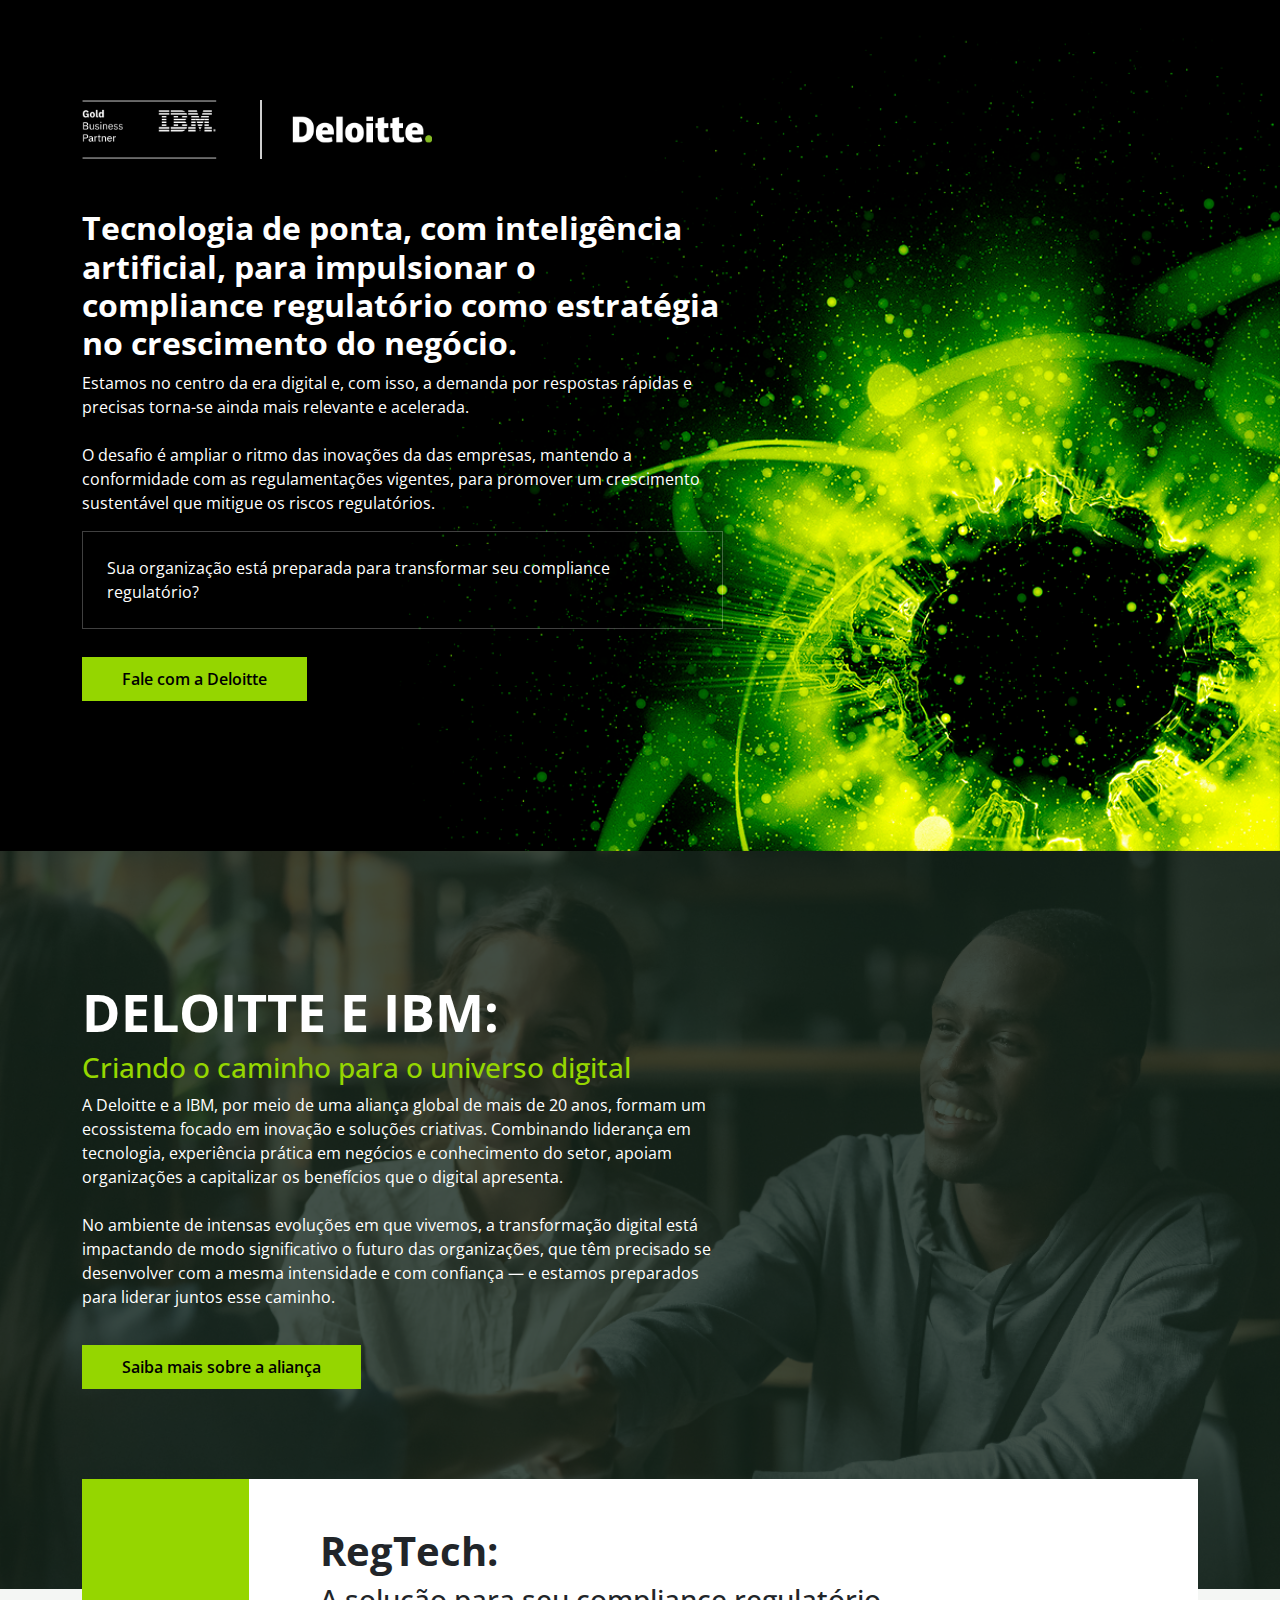
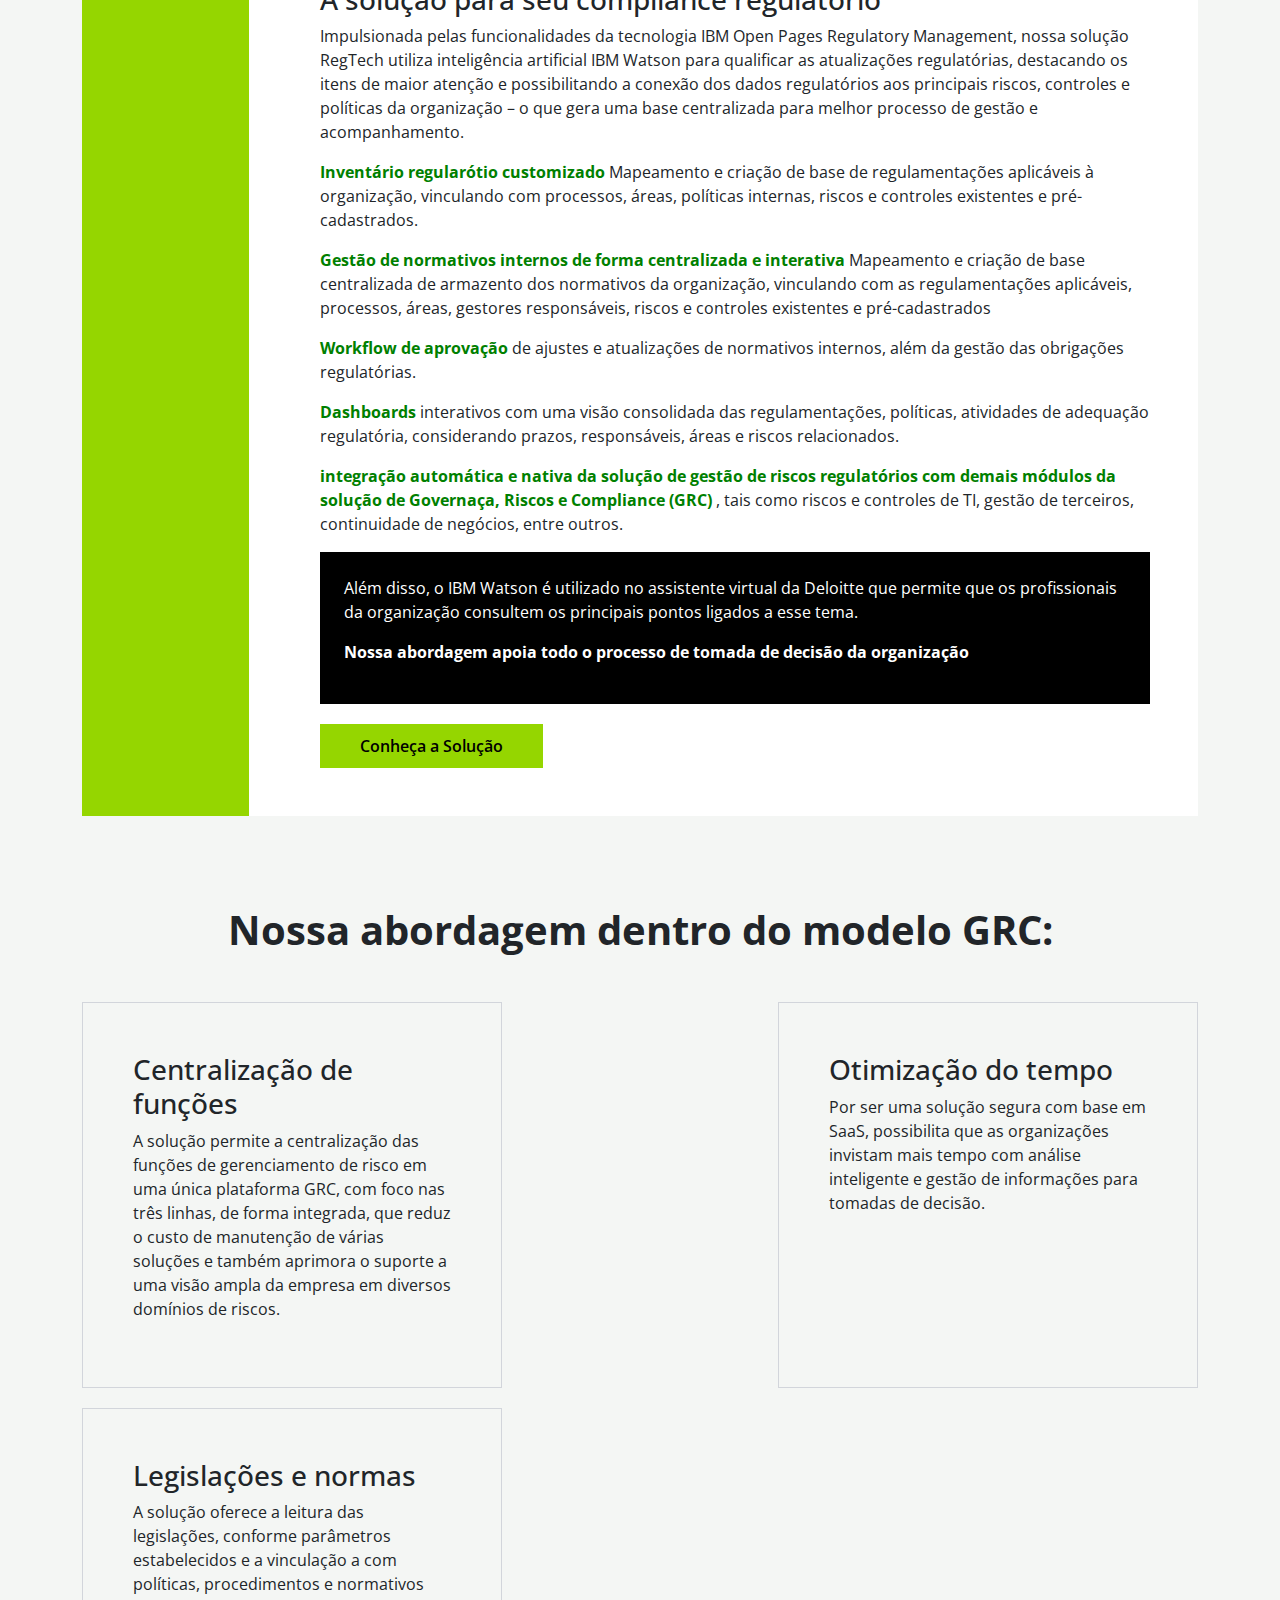
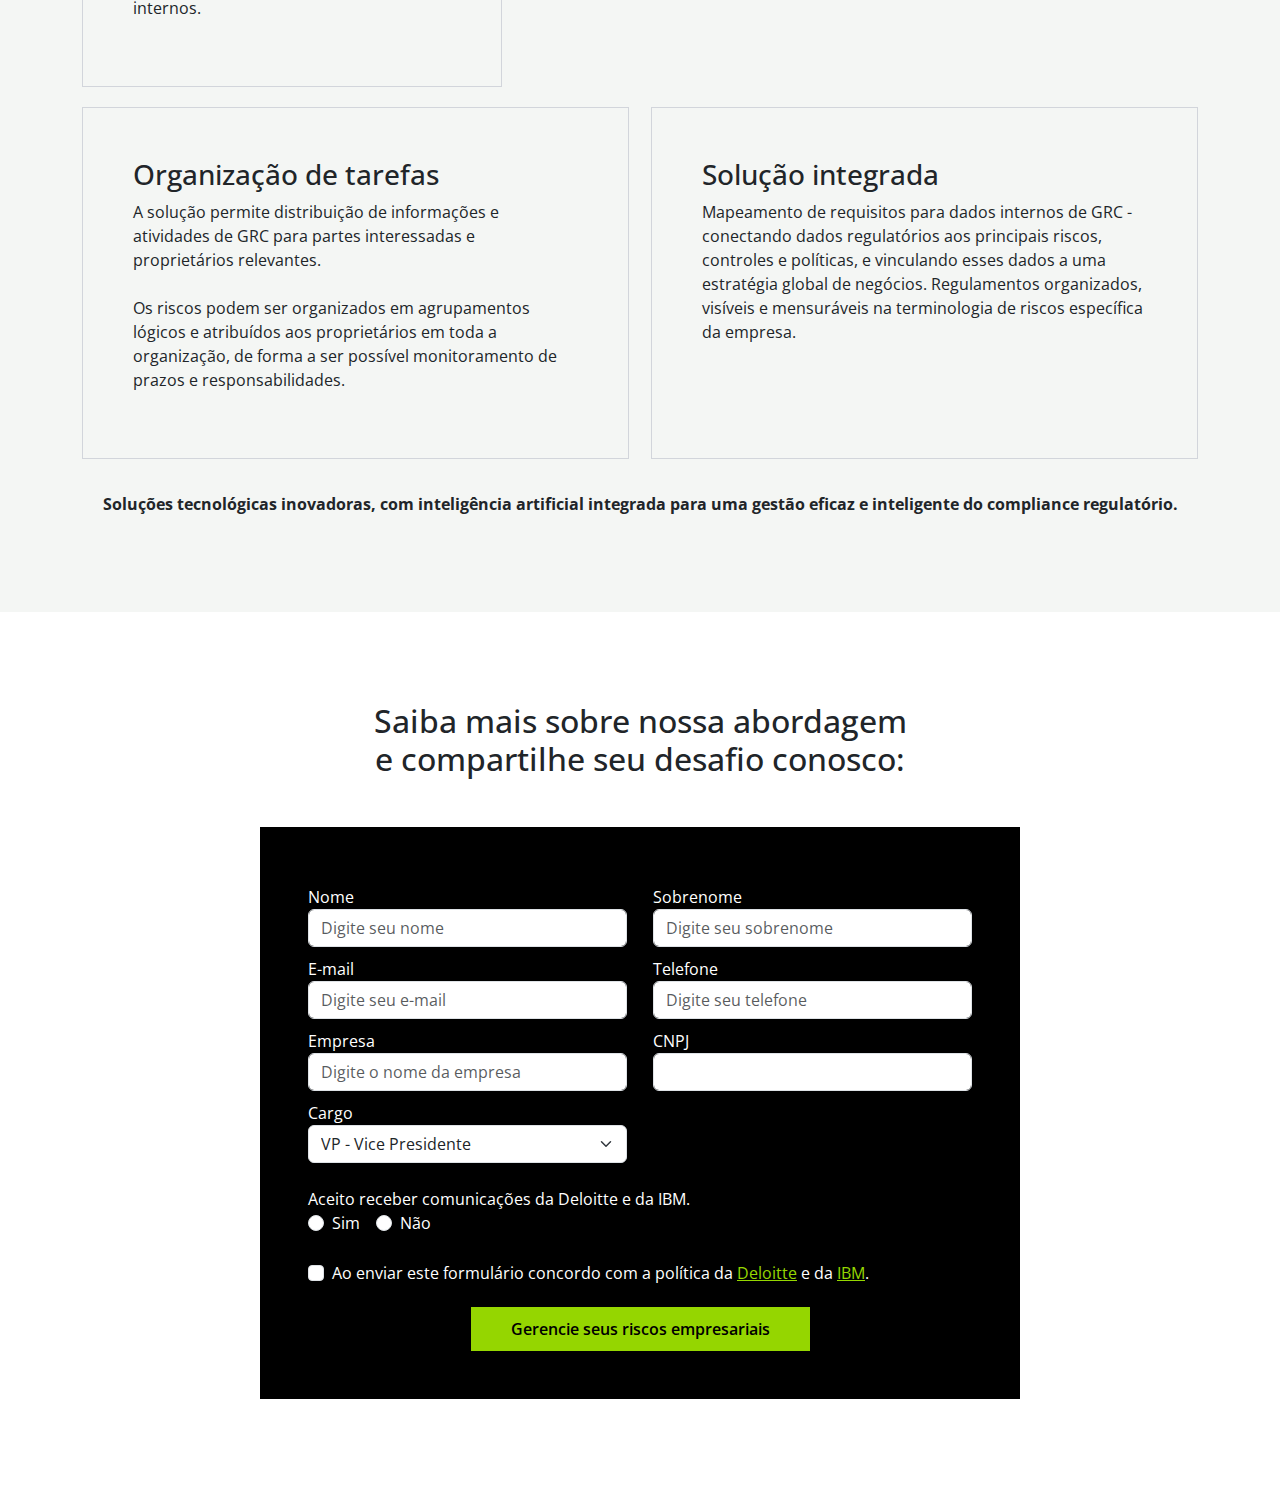
==== cloud-rocks.html @ 7b63e216 "Fix Informações" ====
<!DOCTYPE html>
<html lang="pt-BR">
<head>
    <meta charset="UTF-8">
    <meta name="viewport" content="width=device-width, initial-scale=1.0">
    <meta name="description" content="Breve descrição do conteúdo do site">
    <meta name="keywords" content="palavras-chave, separadas por vírgula, que descrevem o conteúdo do site">
    <meta name="author" content="Nome do autor ou da empresa responsável pelo site">
    <title>Deloitte & IBM - IBM Cloud Rocks</title>

    <!-- Carregamento de fontes -->
    <link rel="preconnect" href="https://fonts.googleapis.com">
    <link rel="preconnect" href="https://fonts.gstatic.com" crossorigin>
    <link href="https://fonts.googleapis.com/css2?family=Open+Sans:wght@400;500&display=swap" rel="stylesheet">

    <!-- Carregamento de arquivos CSS -->
    <link rel="stylesheet" href="css/base.css">
    <link rel="stylesheet" href="css/bootstrap.min.css">

    <!-- Carregamento de scripts -->
    <script src="https://code.jquery.com/jquery-3.3.1.min.js"></script>
    <script src="https://cdn.jsdelivr.net/npm/bootstrap@5.3.0-alpha3/dist/js/bootstrap.bundle.min.js"></script>

    <!-- Ícone do site -->
    <link rel="icon" href="img/favicon.ico">
</head>
<body>

<header>
    <div class="container">
        <div class="row">
            <div class="col-md-7">
                <img src="img/logos.png" alt="Logo IBM e Delloitte">

                <h1 class="text-white h2 fw-bold">Tecnologia de ponta, com inteligência artificial, para impulsionar o
                    compliance
                    regulatório como estratégia no crescimento do negócio.</h1>
                <p class="text-white">Estamos no centro da era digital e, com isso, a demanda por respostas rápidas e
                    precisas torna-se ainda mais relevante e acelerada. <br><br>
                    O desafio é ampliar o ritmo das inovações da das empresas, mantendo a conformidade com as
                    regulamentações vigentes, para promover um crescimento sustentável que mitigue os riscos
                    regulatórios.
                </p>

                <div class="p-md-4 p-3 my-md-2 border border-opacity-25 border-white">
                    <p class="text-white m-0">
                        Sua organização está preparada para transformar seu compliance regulatório?
                    </p>
                </div>

                <a class="btn-default" href="#contato">
                    Fale com a Deloitte
                </a>
            </div>
        </div>
    </div>
</header>

<section class="content-1 container-content position-relative">
    <div class="overlay-background position-absolute w-100 h-100 top-0 start-0"></div>
    <div class="container">
        <div class="row">
            <div class="col-md-7">
                <div class="position-relative z-2 text-white">
                    <h2 class="text-uppercase fw-bold">Deloitte e IBM:</h2>
                    <h3 class="delloite-tx-color">Criando o caminho para o universo digital</h3>
                    <p>
                        A Deloitte e a IBM, por meio de uma aliança global de mais de 20 anos, formam um ecossistema
                        focado em
                        inovação e soluções criativas. Combinando liderança em tecnologia, experiência prática em
                        negócios e
                        conhecimento do setor, apoiam organizações a capitalizar os benefícios que o digital apresenta.
                        <br><br>

                        No ambiente de intensas evoluções em que vivemos, a transformação digital está impactando de
                        modo
                        significativo o futuro das organizações, que têm precisado se desenvolver com a mesma
                        intensidade e com
                        confiança — e estamos preparados para liderar juntos esse caminho.
                    </p>

                    <a class="btn-default" target="_blank"
                       href="https://www2.deloitte.com/br/pt/pages/technology/solutions/alianca-ibm.html">
                        Saiba mais sobre a aliança
                    </a>
                </div>
            </div>
        </div>
    </div>
</section>

<section class="content-2 container-content pb-0">
    <div class="container">
        <div class="box-green-content position-relative z-3">
            <div class="row">
                <div class="col-md-2"></div>
                <div class="col">
                    <div class="p-5">
                        <h2 class="delloite-tx-color h1 fw-bold">RegTech:</h2>
                        <h3>A solução para seu compliance regulatório</h3>
                        <p>
                            Impulsionada pelas funcionalidades da tecnologia IBM Open Pages Regulatory Management, nossa
                            solução
                            RegTech utiliza inteligência artificial IBM Watson para qualificar as atualizações
                            regulatórias,
                            destacando os itens de maior atenção e possibilitando a conexão dos dados regulatórios aos
                            principais
                            riscos, controles e políticas da organização – o que gera uma base centralizada para melhor
                            processo de
                            gestão e acompanhamento.
                        </p>

                        <div class="icons-content">

                            <div class="d-flex my-3">
                                <div>
                                    <strong style="color: green">Inventário regularótio customizado</strong>
                                    Mapeamento e criação de base de regulamentações
                                    aplicáveis à organização, vinculando com processos, áreas, políticas internas,
                                    riscos e
                                    controles existentes e pré-cadastrados.
                                </div>
                            </div>

                            <div class="d-flex my-3">
                                <div>
                                    <strong style="color: green">Gestão de normativos internos de forma centralizada e
                                        interativa</strong>
                                    Mapeamento e criação de base centralizada de armazento dos normativos da
                                    organização, vinculando
                                    com as regulamentações aplicáveis, processos, áreas, gestores responsáveis, riscos e
                                    controles
                                    existentes e pré-cadastrados
                                </div>
                            </div>

                            <div class="d-flex my-3">
                                <div>
                                    <strong style="color: green">Workflow de aprovação</strong>
                                    de ajustes e atualizações de normativos internos, além da gestão das obrigações
                                    regulatórias.
                                </div>
                            </div>

                            <div class="d-flex my-3">
                                <div>
                                    <strong style="color: green">Dashboards</strong>
                                    interativos com uma visão consolidada das regulamentações, políticas, atividades de
                                    adequação
                                    regulatória, considerando prazos, responsáveis, áreas e riscos relacionados.
                                </div>
                            </div>

                            <div class="d-flex my-3">
                                <div>
                                    <strong style="color: green">integração automática e nativa da solução de gestão de
                                        riscos
                                        regulatórios com demais módulos da solução de Governaça, Riscos e Compliance
                                        (GRC)</strong>
                                    , tais como riscos e controles de TI, gestão de terceiros, continuidade de negócios,
                                    entre
                                    outros.
                                </div>
                            </div>

                        </div>

                        <div class="p-4 bg-black text-white">
                            <p>
                                Além disso, o IBM Watson é utilizado no assistente virtual da Deloitte que permite que os
                                profissionais
                                da organização consultem os principais pontos ligados a esse tema.
                            </p>

                            <p><strong>Nossa abordagem apoia todo o processo de tomada de decisão da organização</strong>
                            </p>
                        </div>

                        <a class="btn-default" href="#contato">Conheça a Solução</a>
                    </div>
                </div>
            </div>
        </div>
    </div>
</section>

<section class="content-3 container-content">
    <div class="container">
        <h2 class="text-center h1 fw-bold">Nossa abordagem dentro do modelo GRC:</h2>

        <div class="boxs-content d-flex flex-wrap justify-content-between mt-5">

            <div class="box">
                <h3>Centralização de funções</h3>
                <p>
                    A solução permite a centralização das funções de gerenciamento de risco em uma única plataforma GRC,
                    com foco nas três linhas, de forma integrada, que reduz o custo de manutenção de várias soluções e
                    também aprimora o suporte a uma visão ampla da empresa em diversos domínios de riscos.
                </p>
            </div>

            <div class="box">
                <h3>Otimização do tempo</h3>
                <p>
                    Por ser uma solução segura com base em SaaS, possibilita que as organizações invistam mais tempo com
                    análise inteligente e gestão de informações para tomadas de decisão.
                </p>
            </div>

            <div class="box">
                <h3>Legislações e normas</h3>
                <p>
                    A solução oferece a leitura das legislações, conforme parâmetros estabelecidos e a vinculação a com
                    políticas, procedimentos e normativos internos.
                </p>
            </div>
        </div>

        <div class="boxs-content d-flex flex-wrap justify-content-between">
            <div class="box-2">
                <h3>Organização de tarefas</h3>
                <p>
                    A solução permite distribuição de informações e atividades de GRC para partes interessadas e
                    proprietários relevantes.<br><br>
                    Os riscos podem ser organizados em agrupamentos lógicos e atribuídos aos proprietários em toda a
                    organização, de forma a ser possível monitoramento de prazos e responsabilidades.
                </p>
            </div>

            <div class="box-2">
                <h3>Solução integrada</h3>
                <p>
                    Mapeamento de requisitos para dados internos de GRC - conectando dados regulatórios aos principais
                    riscos, controles e políticas, e vinculando esses dados a uma estratégia global de negócios.
                    Regulamentos organizados, visíveis e mensuráveis na terminologia de riscos específica da empresa.
                </p>
            </div>
        </div>

        <p class="text-center h6 fw-bold mt-3">
            Soluções tecnológicas inovadoras, com inteligência artificial integrada para uma gestão eficaz e inteligente
            do compliance regulatório.
        </p>
    </div>
</section>

<footer id="contato" class="container-content">
    <div class="container">
        <div class="text-center">
            <h2 class="w-50 mx-auto">
                Saiba mais sobre nossa abordagem e compartilhe seu desafio conosco:
            </h2>
        </div>

        <div class="row mt-5 text-white">
            <div class="col-md-2"></div>
            <div class="col bg-black p-5">
                <form>
                    <div class="d-flex flex-wrap justify-content-between">
                        <div class="form-group w-50">
                            <label for="nameLabel">Nome</label>
                            <input type="text" class="form-control" id="nameLabel" name="nameLabel"
                                   placeholder="Digite seu nome" required>
                        </div>

                        <div class="form-group w-50">
                            <label for="sobrenomeLabel">Sobrenome</label>
                            <input type="text" class="form-control" id="sobrenomeLabel" name="sobrenomeLabel"
                                   placeholder="Digite seu sobrenome" required>
                        </div>
                    </div>

                    <div class="d-flex flex-wrap justify-content-between">
                        <div class="form-group w-50">
                            <label for="emailLabel">E-mail</label>
                            <input type="email" class="form-control" id="emailLabel" name="emailLabel"
                                   placeholder="Digite seu e-mail" required>
                        </div>

                        <div class="form-group w-50">
                            <label for="telefoneLabel">Telefone</label>
                            <input type="tel" class="form-control" id="telefoneLabel" name="telefoneLabel"
                                   placeholder="Digite seu telefone" required>
                        </div>
                    </div>

                    <div class="d-flex flex-wrap justify-content-between">
                        <div class="form-group w-50">
                            <label for="empresaLabel">Empresa</label>
                            <input type="text" class="form-control" id="empresaLabel" name="empresaLabel"
                                   placeholder="Digite o nome da empresa" required>
                        </div>

                        <div class="form-group w-50">
                            <label for="cnpjLabel">CNPJ</label>
                            <input type="number" class="form-control cnpj" id="cnpjLabel"
                                   data-inputmask="'mask': '99.999.999/9999-99'" name="cnpjLabel" required>
                        </div>
                    </div>

                    <div class="d-flex flex-wrap justify-content-between">
                        <div class="form-group w-50">
                            <label for="cargoLabel">Cargo</label>
                            <select name="cargoLabel" id="cargoLabel" data-name="dropdown" class="form-select"
                                    data-calc_value="0" aria-invalid="false" aria-required="true" required>
                                <option value="Selecione" disabled>Selecione</option>
                                <option value="VP-Vice Presidente">VP - Vice Presidente</option>
                                <option value="CIO-Diretor de TI">CIO - Diretor de TI</option>
                                <option value="CCO-Diretor comercial">CCO - Diretor comercial</option>
                                <option value="CTO-Diretor de Tecnologia">CTO - Diretor de Tecnologia</option>
                                <option value="CISO-Diretor de Segurança da Informação">CISO - Diretor de Segurança da Informação</option>
                                <option value="Diretor/Gestor de Legal, Risco e Conformidade">Diretor/Gestor de Legal, Risco e Conformidade</option>
                                <option value="Outros">Outros</option>

                            </select>
                        </div>
                    </div>

                    <div class="">
                        <p class="mb-0 mt-4">Aceito receber comunicações da Deloitte e da IBM.</p>
                        <div class="d-flex align-items-center">
                            <div class="form-check me-3">
                                <input class="form-check-input" type="radio" name="flexRadioDefault"
                                       id="flexRadioDefault1">
                                <label class="form-check-label" for="flexRadioDefault1">
                                    Sim
                                </label>
                            </div>
                            <div class="form-check">
                                <input class="form-check-input" type="radio" name="flexRadioDefault"
                                       id="flexRadioDefault2">
                                <label class="form-check-label" for="flexRadioDefault2">
                                    Não
                                </label>
                            </div>
                        </div>
                    </div>

                    <div class="form-check mt-4">
                        <input class="form-check-input" type="checkbox" value="" id="flexCheckDefault" required>
                        <label class="form-check-label" for="flexCheckDefault">
                            Ao enviar este formulário concordo com a política da
                            <a target="_blank"
                               href="https://www.ibm.com/docs/pt-br/was-nd/8.5.5?topic=overview-privacy-policy">
                                Deloitte</a> e da <a target="_blank"
                                                     href="https://www2.deloitte.com/br/pt/legal/privacy.html">IBM</a>.
                        </label>
                    </div>

                    <div class="text-center">
                        <button type="submit" class="btn-default border-0">Gerencie seus riscos empresariais</button>
                    </div>
                </form>
            </div>
            <div class="col-md-2"></div>
        </div>
    </div>
</footer>

</body>
</html>
---- css/base.css ----
* {
  font-family: "Open Sans", sans-serif;
}

.container-content {
  padding: 90px 0;
}
@media (max-width: 560px) {
  .container-content {
    padding: 30px 0;
  }
}

.delloite-tx-color {
  color: #95D600;
}

.delloite-bg-color {
  background-color: #95D600;
}

.btn-default {
  background-color: #95D600;
  color: black;
  border-radius: 0;
  text-decoration: none;
  margin-top: 20px;
  display: inline-block;
  padding: 10px 40px;
  font-weight: 600;
  transition: all 0.5s;
}
.btn-default:hover {
  color: #FFFFFF;
  background-color: #313235;
}

header {
  background-color: black;
  background-image: url("../img/delloitte-banner-detail.png");
  background-position: right bottom;
  background-size: contain;
  background-repeat: no-repeat;
  padding: 100px 0 150px;
}
header img {
  margin-bottom: 50px;
  width: 350px;
}
@media (max-width: 560px) {
  header {
    background-size: 200px;
    padding: 40px 20px 50px;
  }
}

.content-1 {
  background-image: url("../img/shutterstock_1492614968_lo.png");
  background-repeat: no-repeat;
  background-position: center;
  background-size: cover;
  padding-top: 130px;
  padding-bottom: 200px;
}
@media (max-width: 560px) {
  .content-1 {
    padding-top: 30px;
    padding-bottom: 100px;
  }
}
.content-1 .overlay-background {
  background-color: rgba(20, 38, 28, 0.8);
}
.content-1 h2 {
  font-size: 52px;
}
@media (max-width: 560px) {
  .content-1 h2 {
    font-size: 32px;
  }
}

.content-2 {
  background-color: #f4f6f4;
}
.content-2 .box-green-content {
  margin-top: -200px;
  background: rgb(255, 255, 255);
  background: linear-gradient(90deg, rgb(149, 214, 0) 15%, rgb(255, 255, 255) 15%);
}
@media (max-width: 560px) {
  .content-2 .box-green-content {
    margin-top: -90px;
    background-image: linear-gradient(90deg, rgb(149, 214, 0) 4%, rgb(255, 255, 255) 4%);
  }
}

.content-3 {
  background-color: #f4f6f4;
}
.content-3 .boxs-content .box {
  border: 1px solid #d2d5db;
  padding: 50px;
  width: 420px;
  margin-bottom: 20px;
  transition: border 0.5s;
}
.content-3 .boxs-content .box:hover {
  border-color: #95D600;
}
.content-3 .boxs-content .box-2 {
  border: 1px solid #d2d5db;
  padding: 50px;
  width: 49%;
  margin-bottom: 20px;
  transition: border 0.5s;
}
.content-3 .boxs-content .box-2:hover {
  border-color: #95D600;
}
@media (max-width: 560px) {
  .content-3 .boxs-content .box-2 {
    width: 100%;
  }
}

footer form .w-50 {
  width: 48% !important;
}
@media (max-width: 560px) {
  footer form .w-50 {
    width: 100% !important;
  }
}
footer form .form-group {
  margin-top: 10px;
}
footer form a {
  color: #95D600;
}

/*# sourceMappingURL=base.css.map */
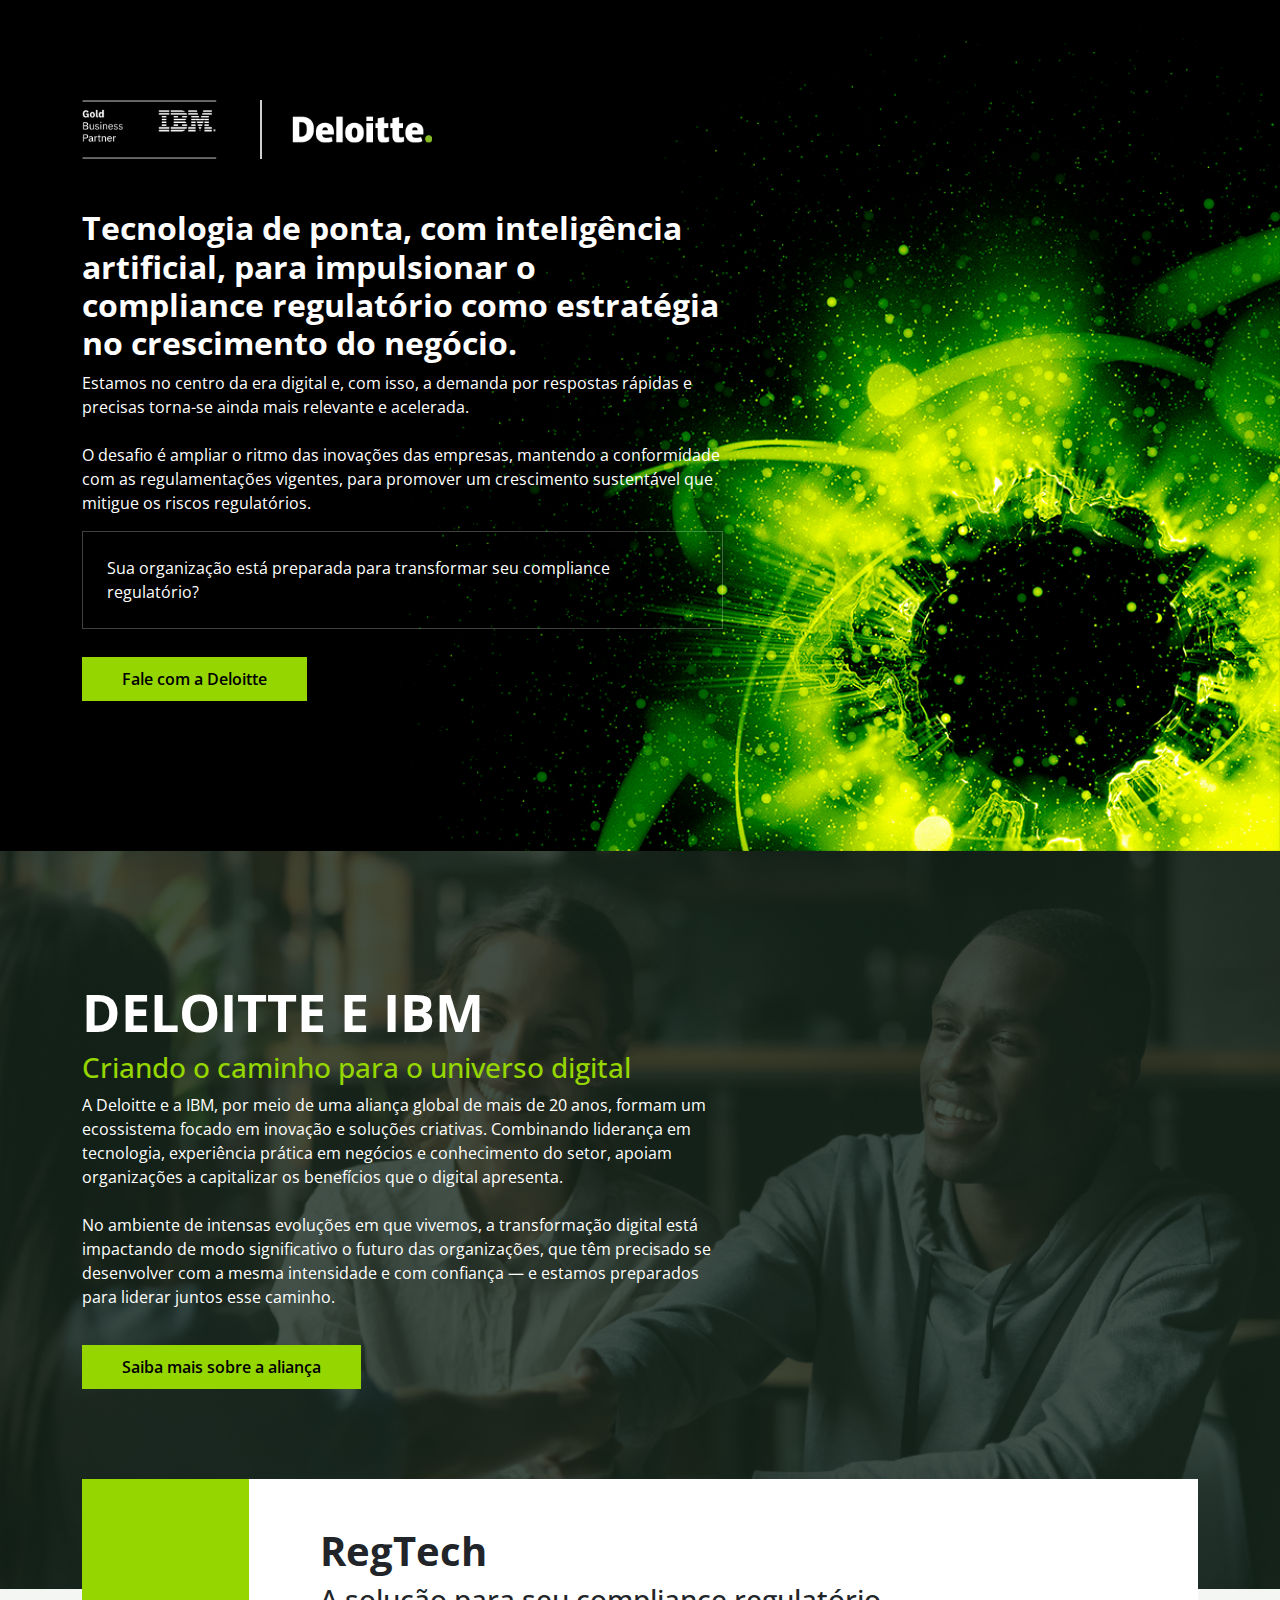
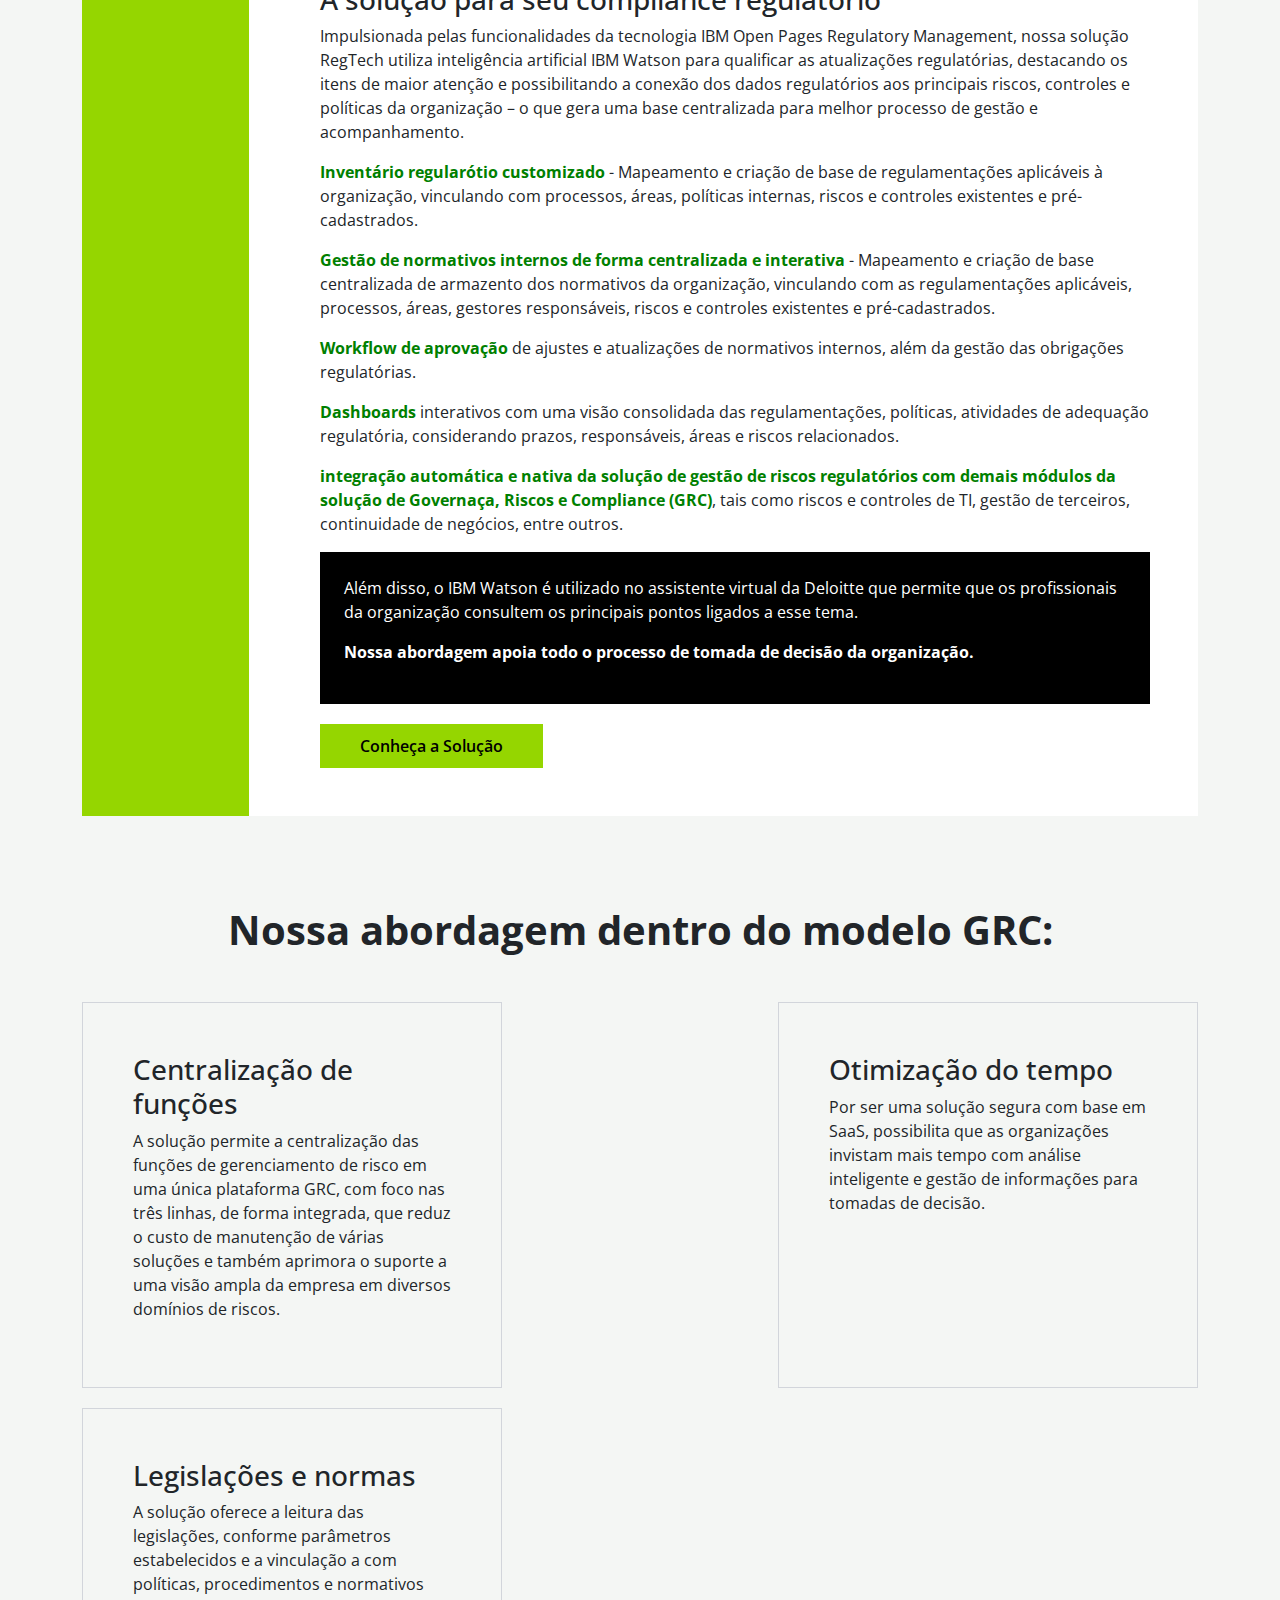
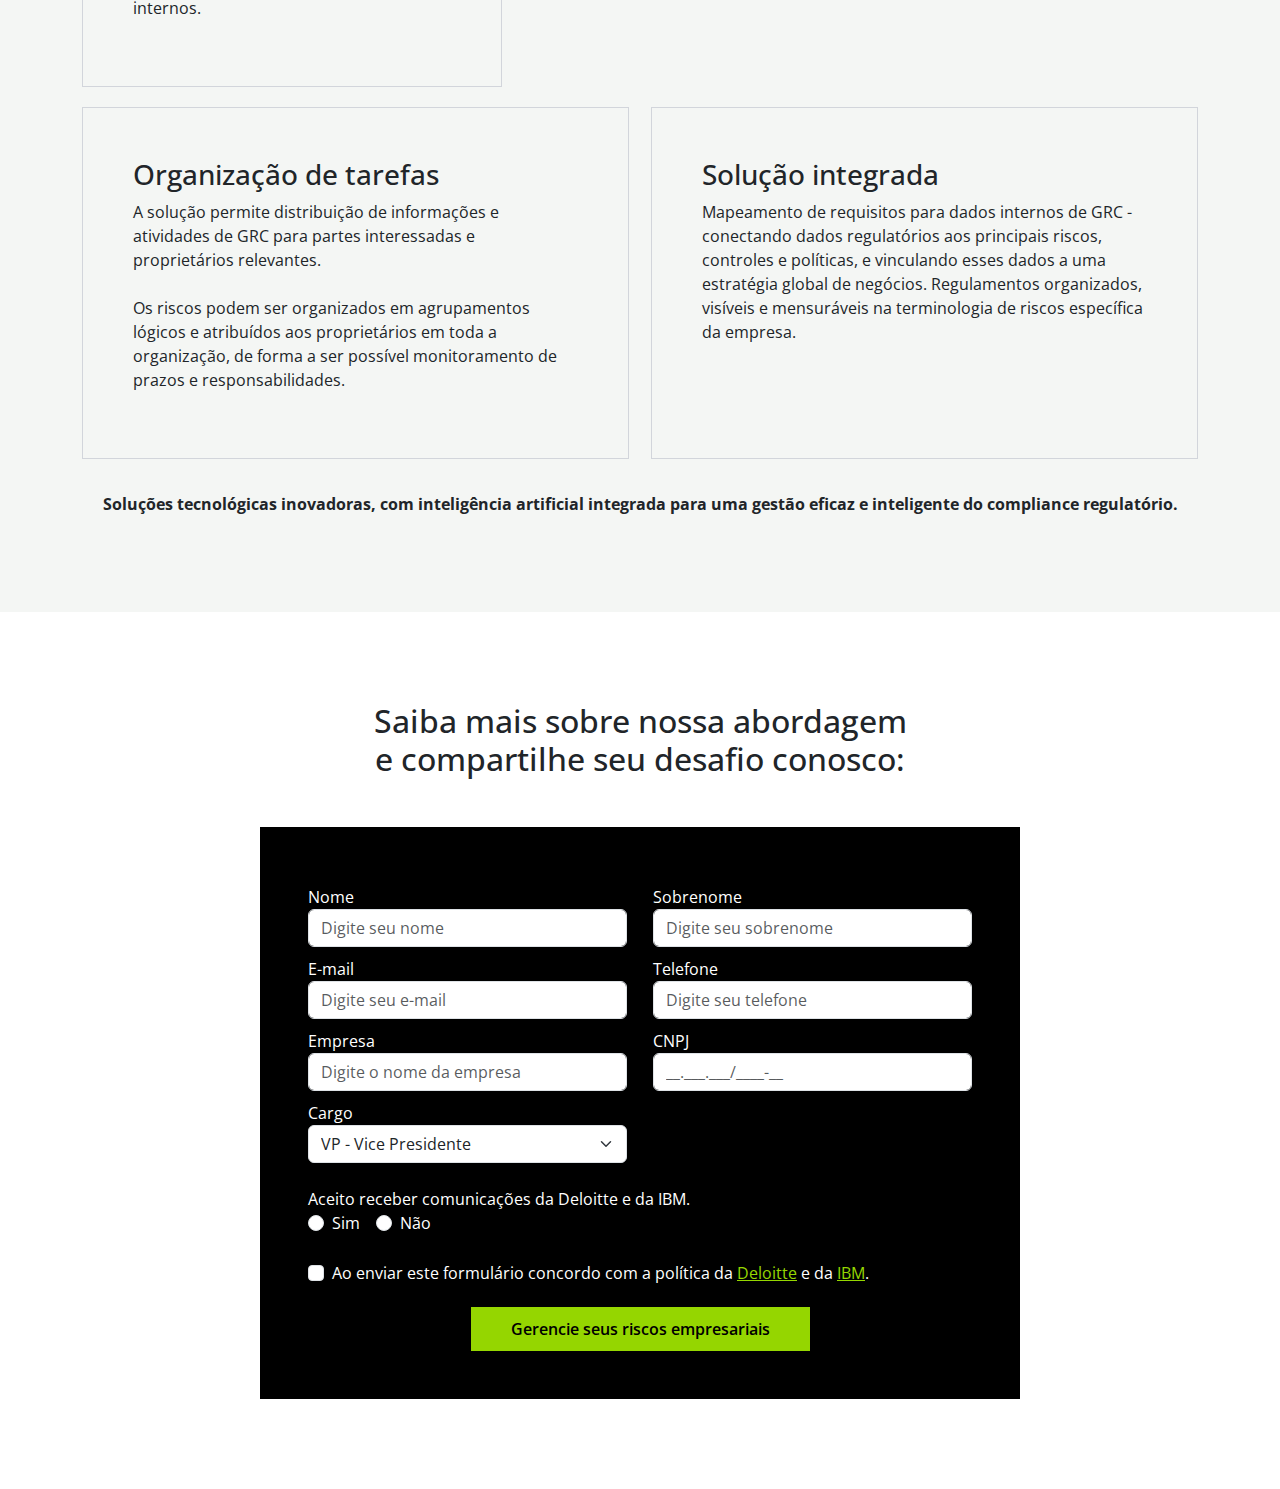
==== commit 1a6f099c: "Atualização de Conteúdo" ====
--- a/cloud-rocks.html
+++ b/cloud-rocks.html
@@ -37,7 +37,7 @@
                     regulatório como estratégia no crescimento do negócio.</h1>
                 <p class="text-white">Estamos no centro da era digital e, com isso, a demanda por respostas rápidas e
                     precisas torna-se ainda mais relevante e acelerada. <br><br>
-                    O desafio é ampliar o ritmo das inovações da das empresas, mantendo a conformidade com as
+                    O desafio é ampliar o ritmo das inovações das empresas, mantendo a conformidade com as
                     regulamentações vigentes, para promover um crescimento sustentável que mitigue os riscos
                     regulatórios.
                 </p>
@@ -62,7 +62,7 @@
         <div class="row">
             <div class="col-md-7">
                 <div class="position-relative z-2 text-white">
-                    <h2 class="text-uppercase fw-bold">Deloitte e IBM:</h2>
+                    <h2 class="text-uppercase fw-bold">Deloitte e IBM</h2>
                     <h3 class="delloite-tx-color">Criando o caminho para o universo digital</h3>
                     <p>
                         A Deloitte e a IBM, por meio de uma aliança global de mais de 20 anos, formam um ecossistema
@@ -96,7 +96,7 @@
                 <div class="col-md-2"></div>
                 <div class="col">
                     <div class="p-5">
-                        <h2 class="delloite-tx-color h1 fw-bold">RegTech:</h2>
+                        <h2 class="delloite-tx-color h1 fw-bold">RegTech</h2>
                         <h3>A solução para seu compliance regulatório</h3>
                         <p>
                             Impulsionada pelas funcionalidades da tecnologia IBM Open Pages Regulatory Management, nossa
@@ -115,7 +115,7 @@
                             <div class="d-flex my-3">
                                 <div>
                                     <strong style="color: green">Inventário regularótio customizado</strong>
-                                    Mapeamento e criação de base de regulamentações
+                                    - Mapeamento e criação de base de regulamentações
                                     aplicáveis à organização, vinculando com processos, áreas, políticas internas,
                                     riscos e
                                     controles existentes e pré-cadastrados.
@@ -126,11 +126,11 @@
                                 <div>
                                     <strong style="color: green">Gestão de normativos internos de forma centralizada e
                                         interativa</strong>
-                                    Mapeamento e criação de base centralizada de armazento dos normativos da
+                                    - Mapeamento e criação de base centralizada de armazento dos normativos da
                                     organização, vinculando
                                     com as regulamentações aplicáveis, processos, áreas, gestores responsáveis, riscos e
                                     controles
-                                    existentes e pré-cadastrados
+                                    existentes e pré-cadastrados.
                                 </div>
                             </div>
 
@@ -156,8 +156,8 @@
                                     <strong style="color: green">integração automática e nativa da solução de gestão de
                                         riscos
                                         regulatórios com demais módulos da solução de Governaça, Riscos e Compliance
-                                        (GRC)</strong>
-                                    , tais como riscos e controles de TI, gestão de terceiros, continuidade de negócios,
+                                        (GRC)</strong>, tais como riscos e controles de TI, gestão de terceiros,
+                                    continuidade de negócios,
                                     entre
                                     outros.
                                 </div>
@@ -167,12 +167,14 @@
 
                         <div class="p-4 bg-black text-white">
                             <p>
-                                Além disso, o IBM Watson é utilizado no assistente virtual da Deloitte que permite que os
+                                Além disso, o IBM Watson é utilizado no assistente virtual da Deloitte que permite que
+                                os
                                 profissionais
                                 da organização consultem os principais pontos ligados a esse tema.
                             </p>
 
-                            <p><strong>Nossa abordagem apoia todo o processo de tomada de decisão da organização</strong>
+                            <p><strong>Nossa abordagem apoia todo o processo de tomada de decisão da
+                                organização.</strong>
                             </p>
                         </div>
 
@@ -293,8 +295,8 @@
 
                         <div class="form-group w-50">
                             <label for="cnpjLabel">CNPJ</label>
-                            <input type="number" class="form-control cnpj" id="cnpjLabel"
-                                   data-inputmask="'mask': '99.999.999/9999-99'" name="cnpjLabel" required>
+                            <input type="text" placeholder="__.___.___/____-__" class="form-control cnpj" id="cnpjLabel"
+                                   name="cnpjLabel" required>
                         </div>
                     </div>
 
@@ -308,8 +310,12 @@
                                 <option value="CIO-Diretor de TI">CIO - Diretor de TI</option>
                                 <option value="CCO-Diretor comercial">CCO - Diretor comercial</option>
                                 <option value="CTO-Diretor de Tecnologia">CTO - Diretor de Tecnologia</option>
-                                <option value="CISO-Diretor de Segurança da Informação">CISO - Diretor de Segurança da Informação</option>
-                                <option value="Diretor/Gestor de Legal, Risco e Conformidade">Diretor/Gestor de Legal, Risco e Conformidade</option>
+                                <option value="CISO-Diretor de Segurança da Informação">CISO - Diretor de Segurança da
+                                    Informação
+                                </option>
+                                <option value="Diretor/Gestor de Legal, Risco e Conformidade">Diretor/Gestor de Legal,
+                                    Risco e Conformidade
+                                </option>
                                 <option value="Outros">Outros</option>
 
                             </select>
